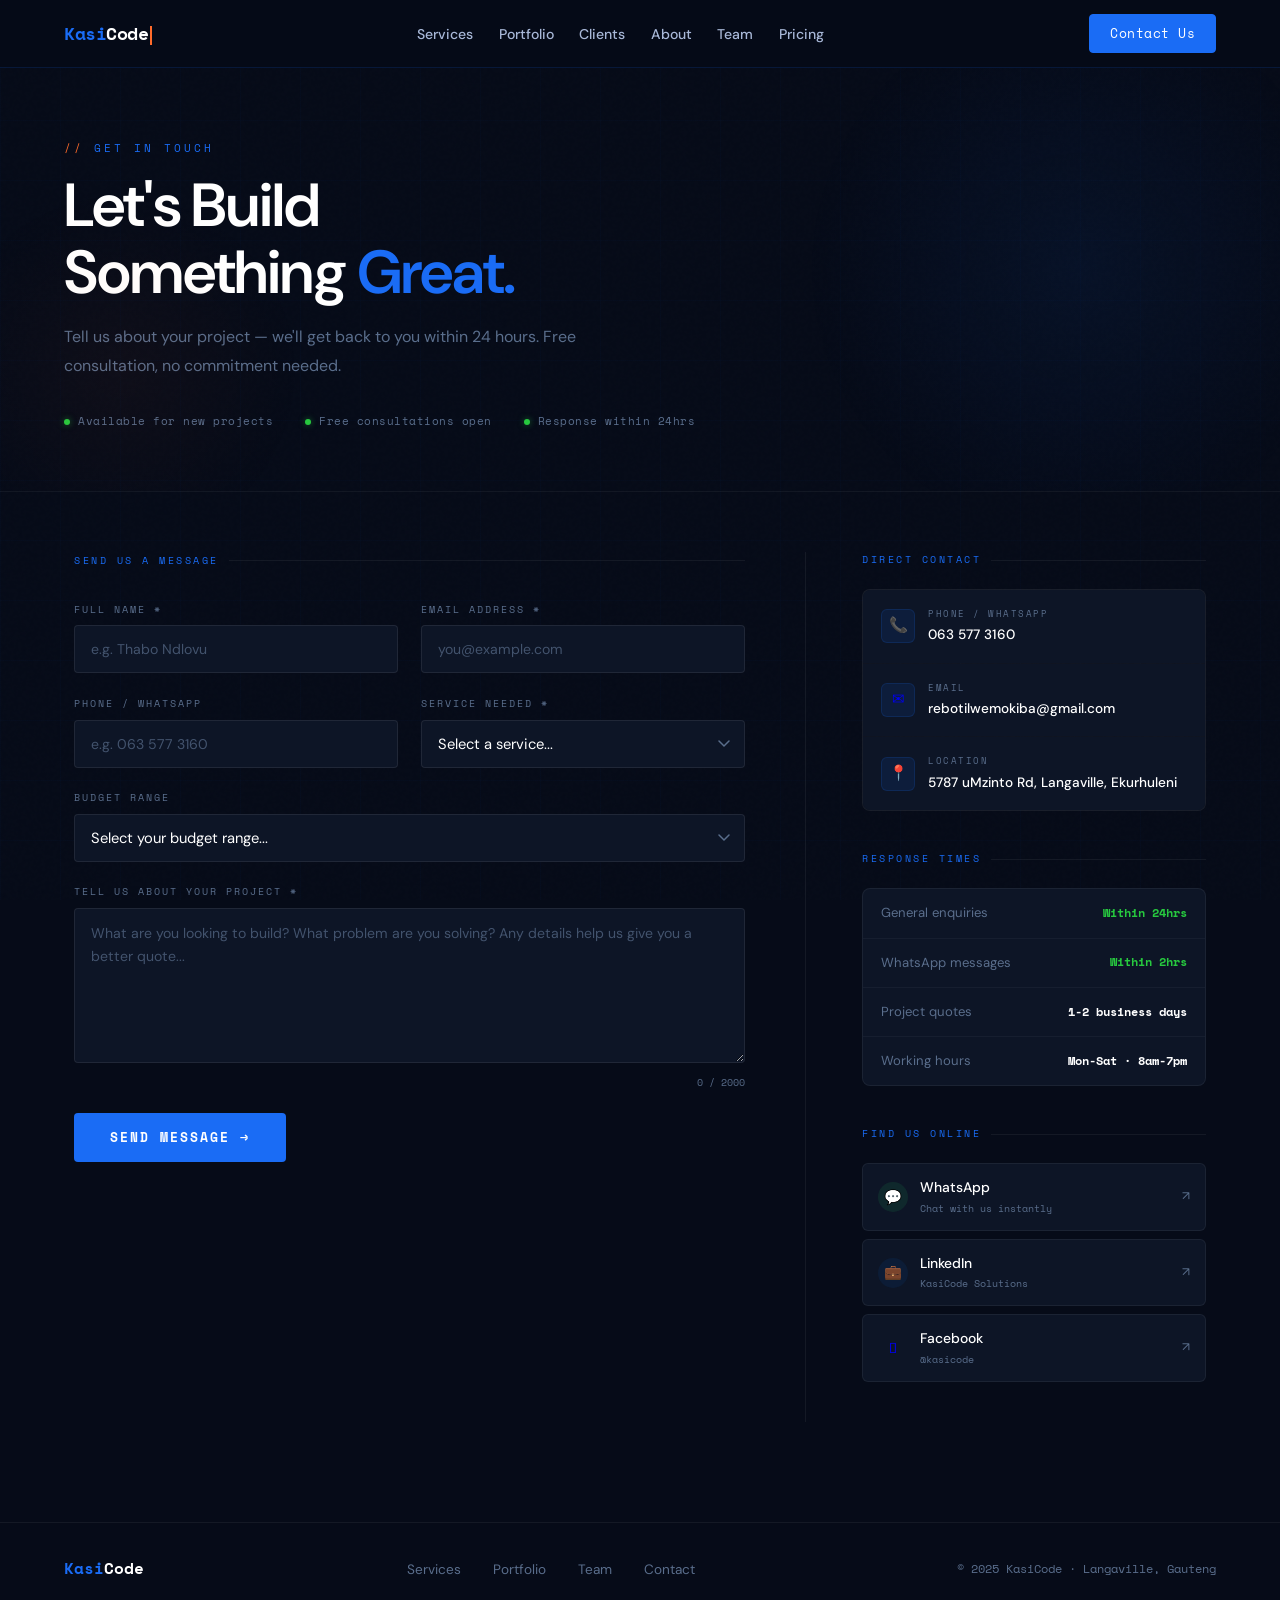
==== contact.html @ 9c0d262e "Initial commit" ====
<!DOCTYPE html>
<html lang="en">
<head>
<meta charset="utf-8">
<meta name="viewport" content="width=device-width, initial-scale=1">
<title>Contact — KasiCode</title>
<link rel="preconnect" href="https://fonts.googleapis.com">
<link rel="preconnect" href="https://fonts.gstatic.com" crossorigin>
<link href="https://fonts.googleapis.com/css2?family=Space+Mono:wght@400;700&family=DM+Sans:wght@300;400;500;600&display=swap" rel="stylesheet">
<style>
  *, *::before, *::after { box-sizing: border-box; margin: 0; padding: 0; }
  :root {
    --navy:#060B18;--navy-2:#0D1526;--navy-3:#12203A;--navy-4:#1A2E50;
    --blue:#1A6CF5;--blue-light:#3D87FF;--orange:#FF6B2B;
    --white:#FFFFFF;--gray-2:#A8B8D8;--gray-3:#5A6E8C;
    --mono:'Space Mono',monospace;--sans:'DM Sans',sans-serif;--radius:4px;--green:#27C93F;
  }
  html{scroll-behavior:smooth}
  body{background:var(--navy);color:var(--gray-2);font-family:var(--sans);font-size:16px;line-height:1.7;overflow-x:hidden;min-height:100vh}
  body::before{content:'';position:fixed;inset:0;background-image:url("data:image/svg+xml,%3Csvg viewBox='0 0 256 256' xmlns='http://www.w3.org/2000/svg'%3E%3Cfilter id='n'%3E%3CfeTurbulence type='fractalNoise' baseFrequency='0.9' numOctaves='4' stitchTiles='stitch'/%3E%3C/filter%3E%3Crect width='100%25' height='100%25' filter='url(%23n)' opacity='0.03'/%3E%3C/svg%3E");pointer-events:none;z-index:0;opacity:.4}
  h1,h2,h3,h4{font-family:var(--sans);color:var(--white);line-height:1.2}

  /* NAV */
  nav{position:fixed;top:0;left:0;right:0;z-index:100;display:flex;align-items:center;justify-content:space-between;padding:0 5%;height:68px;background:rgba(6,11,24,.9);backdrop-filter:blur(20px);border-bottom:1px solid rgba(26,108,245,.15)}
  .nav-logo{font-family:var(--mono);font-size:1.1rem;font-weight:700;color:var(--white);text-decoration:none;letter-spacing:-.5px}
  .nav-logo span{color:var(--blue)}
  .nav-logo .cursor{display:inline-block;width:2px;height:1.1em;background:var(--orange);margin-left:2px;vertical-align:middle;animation:blink 1s step-end infinite}
  @keyframes blink{0%,100%{opacity:1}50%{opacity:0}}
  .nav-links{display:flex;align-items:center;gap:1.6rem;list-style:none}
  .nav-links a{color:var(--gray-2);text-decoration:none;font-size:.88rem;font-weight:500;transition:color .2s}
  .nav-links a:hover{color:var(--white)}
  .btn-nav{background:var(--blue);border:1px solid var(--blue);color:var(--white);padding:8px 20px;font-family:var(--mono);font-size:.8rem;cursor:pointer;transition:all .2s;text-decoration:none;letter-spacing:.5px;border-radius:var(--radius)}
  .btn-nav:hover{background:var(--blue-light)}
  .hamburger{display:none;flex-direction:column;gap:5px;cursor:pointer;background:none;border:none;padding:4px}
  .hamburger span{display:block;width:22px;height:1.5px;background:var(--gray-2)}

  /* BG */
  .grid-lines{position:fixed;inset:0;background-image:linear-gradient(rgba(26,108,245,.025) 1px,transparent 1px),linear-gradient(90deg,rgba(26,108,245,.025) 1px,transparent 1px);background-size:60px 60px;pointer-events:none;z-index:0}

  /* PAGE */
  .page{padding-top:68px;min-height:100vh;position:relative;z-index:1}

  /* HERO */
  .contact-hero{padding:70px 5% 60px;position:relative;border-bottom:1px solid rgba(255,255,255,.05);overflow:hidden}
  .contact-hero::before{content:'';position:absolute;top:-100px;right:-100px;width:600px;height:600px;background:radial-gradient(circle,rgba(26,108,245,.07) 0%,transparent 65%);pointer-events:none}
  .contact-hero::after{content:'';position:absolute;bottom:-80px;left:-80px;width:400px;height:400px;background:radial-gradient(circle,rgba(255,107,43,.04) 0%,transparent 65%);pointer-events:none}
  .hero-eyebrow{font-family:var(--mono);font-size:.7rem;color:var(--blue);letter-spacing:3px;text-transform:uppercase;margin-bottom:1rem;display:flex;align-items:center;gap:10px}
  .hero-eyebrow::before{content:'//';color:var(--orange)}
  .contact-hero h1{font-size:clamp(2.2rem,5vw,3.8rem);font-weight:600;letter-spacing:-1px;line-height:1.1;margin-bottom:1rem;position:relative}
  .contact-hero h1 em{font-style:normal;color:var(--blue)}
  .contact-hero p{font-size:1rem;color:var(--gray-3);max-width:520px;line-height:1.8;position:relative}
  .hero-meta{display:flex;gap:2rem;margin-top:2rem;flex-wrap:wrap;position:relative}
  .hero-meta-item{display:flex;align-items:center;gap:8px;font-family:var(--mono);font-size:.68rem;color:var(--gray-3);letter-spacing:.5px}
  .hero-meta-dot{width:6px;height:6px;border-radius:50%;background:var(--green);box-shadow:0 0 6px rgba(39,201,63,.5);flex-shrink:0}

  /* MAIN */
  .contact-main{display:grid;grid-template-columns:1fr 400px;gap:0;max-width:1260px;margin:0 auto;padding:60px 5% 100px}

  /* FORM SIDE */
  .form-side{padding-right:60px;border-right:1px solid rgba(255,255,255,.06)}
  .form-section-title{font-family:var(--mono);font-size:.65rem;color:var(--blue);letter-spacing:2.5px;text-transform:uppercase;margin-bottom:2rem;display:flex;align-items:center;gap:10px}
  .form-section-title::after{content:'';flex:1;height:1px;background:rgba(255,255,255,.06)}
  .contact-form{display:flex;flex-direction:column;gap:1.4rem}
  .form-row{display:grid;grid-template-columns:1fr 1fr;gap:1.4rem}
  .field{display:flex;flex-direction:column;gap:7px}
  .field label{font-family:var(--mono);font-size:.62rem;color:var(--gray-3);letter-spacing:2px;text-transform:uppercase}
  .field input,.field select,.field textarea{background:var(--navy-2);border:1px solid rgba(255,255,255,.08);color:var(--white);font-family:var(--sans);font-size:.92rem;padding:13px 16px;border-radius:var(--radius);transition:border-color .2s,box-shadow .2s,background .2s;outline:none;width:100%;-webkit-appearance:none;appearance:none}
  .field select{cursor:pointer;background-image:url("data:image/svg+xml,%3Csvg xmlns='http://www.w3.org/2000/svg' width='12' height='8' viewBox='0 0 12 8'%3E%3Cpath d='M1 1l5 5 5-5' stroke='%235A6E8C' stroke-width='1.5' fill='none' stroke-linecap='round'/%3E%3C/svg%3E");background-repeat:no-repeat;background-position:right 14px center;padding-right:38px}
  .field textarea{resize:vertical;min-height:155px;line-height:1.65}
  .field input::placeholder,.field textarea::placeholder{color:rgba(90,110,140,.7);font-size:.88rem}
  .field input:focus,.field select:focus,.field textarea:focus{border-color:rgba(26,108,245,.5);box-shadow:0 0 0 3px rgba(26,108,245,.08);background:rgba(13,21,38,.9)}
  .field input.err,.field select.err,.field textarea.err{border-color:rgba(226,75,74,.5)}
  .field-hint{font-size:.7rem;color:rgba(226,75,74,.85);display:none;font-family:var(--mono);letter-spacing:.3px}
  .field input.err ~ .field-hint,.field select.err ~ .field-hint,.field textarea.err ~ .field-hint{display:block}
  .char-count{font-family:var(--mono);font-size:.6rem;color:var(--gray-3);text-align:right;margin-top:4px}

  /* SUBMIT */
  .btn-submit{background:var(--blue);color:var(--white);border:none;padding:15px 36px;font-family:var(--mono);font-size:.8rem;font-weight:700;letter-spacing:2px;text-transform:uppercase;cursor:pointer;border-radius:var(--radius);transition:all .25s;display:inline-flex;align-items:center;gap:10px;align-self:flex-start}
  .btn-submit:hover:not(:disabled){background:var(--blue-light);transform:translateY(-2px);box-shadow:0 12px 30px rgba(26,108,245,.35)}
  .btn-submit:disabled{opacity:.6;cursor:not-allowed;transform:none;box-shadow:none}
  .spinner{width:15px;height:15px;border:2px solid rgba(255,255,255,.3);border-top-color:white;border-radius:50%;animation:spin .7s linear infinite;display:none;flex-shrink:0}
  .btn-submit.loading .spinner{display:block}
  @keyframes spin{to{transform:rotate(360deg)}}

  /* BANNERS */
  .success-banner{display:none;background:rgba(39,201,63,.06);border:1px solid rgba(39,201,63,.2);border-radius:8px;padding:22px 24px;margin-bottom:1.5rem}
  .success-banner.show{display:flex;align-items:flex-start;gap:14px}
  .success-icon{width:24px;height:24px;border-radius:50%;background:rgba(39,201,63,.15);display:flex;align-items:center;justify-content:center;flex-shrink:0;font-size:.8rem;color:var(--green);font-weight:700;margin-top:1px}
  .success-title{font-weight:600;color:var(--white);font-size:.95rem;margin-bottom:4px}
  .success-sub{font-size:.82rem;color:var(--gray-3)}
  .error-banner{display:none;background:rgba(226,75,74,.06);border:1px solid rgba(226,75,74,.2);border-radius:8px;padding:14px 18px;font-size:.83rem;color:rgba(226,75,74,.9);margin-bottom:1rem}
  .error-banner.show{display:block}

  /* INFO SIDE */
  .info-side{padding-left:56px}
  .info-block{margin-bottom:2.5rem}
  .info-label{font-family:var(--mono);font-size:.62rem;color:var(--blue);letter-spacing:2.5px;text-transform:uppercase;margin-bottom:1.25rem;display:flex;align-items:center;gap:10px}
  .info-label::after{content:'';flex:1;height:1px;background:rgba(255,255,255,.06)}

  /* Contact cards */
  .contact-cards{display:flex;flex-direction:column;gap:1px;background:rgba(255,255,255,.04);border:1px solid rgba(255,255,255,.04);border-radius:8px;overflow:hidden}
  .contact-card{background:var(--navy-2);padding:16px 18px;display:flex;align-items:center;gap:13px;transition:background .2s;text-decoration:none;position:relative}
  .contact-card:hover{background:var(--navy-3)}
  .contact-card:hover .cc-bar{width:100%}
  .cc-bar{position:absolute;top:0;left:0;height:2px;width:0;background:var(--blue);transition:width .3s ease}
  .cc-icon{width:34px;height:34px;border-radius:6px;background:rgba(26,108,245,.1);border:1px solid rgba(26,108,245,.15);display:flex;align-items:center;justify-content:center;flex-shrink:0;font-size:.95rem}
  .cc-type{font-family:var(--mono);font-size:.58rem;color:var(--gray-3);letter-spacing:1.5px;text-transform:uppercase;margin-bottom:2px}
  .cc-value{font-size:.85rem;font-weight:500;color:var(--white)}

  /* Response times */
  .response-box{background:var(--navy-2);border:1px solid rgba(255,255,255,.06);border-radius:8px;overflow:hidden}
  .response-item{display:flex;align-items:center;justify-content:space-between;padding:13px 18px;border-bottom:1px solid rgba(255,255,255,.04)}
  .response-item:last-child{border-bottom:none}
  .response-label{font-size:.82rem;color:var(--gray-3)}
  .response-val{font-family:var(--mono);font-size:.75rem;color:var(--white);font-weight:700}
  .response-val.green{color:var(--green)}

  /* Social */
  .social-links{display:flex;flex-direction:column;gap:8px}
  .social-link{display:flex;align-items:center;gap:12px;padding:12px 15px;background:var(--navy-2);border:1px solid rgba(255,255,255,.06);border-radius:6px;text-decoration:none;transition:border-color .2s,background .2s}
  .social-link:hover{border-color:rgba(26,108,245,.3);background:var(--navy-3)}
  .social-icon{width:30px;height:30px;border-radius:50%;display:flex;align-items:center;justify-content:center;font-size:.9rem;flex-shrink:0}
  .social-icon.wa{background:rgba(37,211,102,.1)}
  .social-icon.li{background:rgba(10,102,194,.1)}
  .social-icon.ig{background:rgba(228,64,95,.1)}
  .social-name{font-size:.87rem;color:var(--white);font-weight:500}
  .social-handle{font-family:var(--mono);font-size:.62rem;color:var(--gray-3);margin-top:1px}
  .social-arrow{margin-left:auto;color:var(--gray-3);font-size:.78rem}

  /* FOOTER */
  footer{padding:32px 5%;border-top:1px solid rgba(255,255,255,.06);display:flex;align-items:center;justify-content:space-between;flex-wrap:wrap;gap:1rem;position:relative;z-index:1}
  .footer-logo{font-family:var(--mono);font-size:1rem;font-weight:700;color:var(--white);text-decoration:none}
  .footer-logo span{color:var(--blue)}
  .footer-links{display:flex;gap:2rem;list-style:none}
  .footer-links a{font-size:.85rem;color:var(--gray-3);text-decoration:none;transition:color .2s}
  .footer-links a:hover{color:var(--white)}
  .footer-copy{font-family:var(--mono);font-size:.72rem;color:var(--gray-3)}

  /* ANIMATIONS */
  @keyframes fadeUp{from{opacity:0;transform:translateY(22px)}to{opacity:1;transform:translateY(0)}}
  .fade-up{animation:fadeUp .55s ease forwards;opacity:0}
  .d1{animation-delay:.07s}.d2{animation-delay:.15s}.d3{animation-delay:.23s}

  /* RESPONSIVE */
  @media(max-width:1000px){
    .contact-main{grid-template-columns:1fr;gap:0}
    .form-side{padding-right:0;border-right:none;border-bottom:1px solid rgba(255,255,255,.06);padding-bottom:60px;margin-bottom:60px}
    .info-side{padding-left:0}
    .form-row{grid-template-columns:1fr}
    .nav-links{display:none}
    .hamburger{display:flex}
  }
  @media(max-width:600px){
    .contact-hero{padding:50px 5% 40px}
    .hero-meta{gap:1rem;flex-direction:column}
    footer{flex-direction:column;align-items:flex-start}
    .footer-links{flex-wrap:wrap;gap:1rem}
  }
</style>
</head>
<body>

<div class="grid-lines"></div>

<nav>
  <a href="index.html" class="nav-logo"><span>Kasi</span>Code<span class="cursor"></span></a>
  <ul class="nav-links">
    <li><a href="index.html#services">Services</a></li>
    <li><a href="index.html#portfolio">Portfolio</a></li>
    <li><a href="index.html#clients">Clients</a></li>
    <li><a href="index.html#about">About</a></li>
    <li><a href="index.html#team">Team</a></li>
    <li><a href="index.html#pricing">Pricing</a></li>
  </ul>
  <a href="contact.html" class="btn-nav">Contact Us</a>
  <button class="hamburger" onclick="this.parentNode.querySelector('.nav-links').style.display='flex'" aria-label="Menu">
    <span></span><span></span><span></span>
  </button>
</nav>

<div class="page">

  <div class="contact-hero">
    <div class="hero-eyebrow">Get In Touch</div>
    <h1 class="fade-up">Let's Build<br>Something <em>Great.</em></h1>
    <p class="fade-up d1">Tell us about your project — we'll get back to you within 24 hours. Free consultation, no commitment needed.</p>
    <div class="hero-meta fade-up d2">
      <div class="hero-meta-item"><div class="hero-meta-dot"></div>Available for new projects</div>
      <div class="hero-meta-item"><div class="hero-meta-dot"></div>Free consultations open</div>
      <div class="hero-meta-item"><div class="hero-meta-dot"></div>Response within 24hrs</div>
    </div>
  </div>

  <div class="contact-main">

    <!-- FORM -->
    <div class="form-side fade-up d1">
      <div class="form-section-title">Send Us a Message</div>

      <div class="success-banner" id="success-banner">
        <div class="success-icon">✓</div>
        <div>
          <div class="success-title">Message sent — we'll be in touch soon!</div>
          <div class="success-sub">We've received your enquiry and will respond within 24 hours. WhatsApp us on 063 577 3160 if it's urgent.</div>
        </div>
      </div>

      <div class="error-banner" id="error-banner">
        Something went wrong. Please try again or email us directly at <strong>rebotilwemokiba@gmail.com</strong>
      </div>

      <!--
        FORMSPREE SETUP — 3 steps:
        1. Sign up free at https://formspree.io
        2. Create a new form, copy the form ID  (e.g. xpwzkyab)
        3. Replace YOUR_FORMSPREE_ID below:
             action="https://formspree.io/f/xpwzkyab"
      -->
      <form id="contact-form" class="contact-form"
            action="https://formspree.io/f/mblzraro"
            method="POST" novalidate>
        <input type="text"   name="_gotcha"  style="display:none" tabindex="-1" autocomplete="off">
        <input type="hidden" name="_subject" value="New Enquiry from KasiCode Website">

        <div class="form-row">
          <div class="field">
            <label for="name">Full Name *</label>
            <input type="text" id="name" name="name" placeholder="e.g. Thabo Ndlovu" autocomplete="name" required>
            <span class="field-hint">Please enter your name</span>
          </div>
          <div class="field">
            <label for="email">Email Address *</label>
            <input type="email" id="email" name="email" placeholder="you@example.com" autocomplete="email" required>
            <span class="field-hint">Please enter a valid email</span>
          </div>
        </div>

        <div class="form-row">
          <div class="field">
            <label for="phone">Phone / WhatsApp</label>
            <input type="tel" id="phone" name="phone" placeholder="e.g. 063 577 3160" autocomplete="tel">
          </div>
          <div class="field">
            <label for="service">Service Needed *</label>
            <select id="service" name="service" required>
              <option value="" disabled selected>Select a service...</option>
              <option>Website Development</option>
              <option>Mobile App Development</option>
              <option>CV &amp; Portfolio Design</option>
              <option>Business System / CRM</option>
              <option>E-Commerce Store</option>
              <option>Marketing &amp; Poster Design</option>
              <option>Website Maintenance</option>
              <option>Other / Not Sure Yet</option>
            </select>
            <span class="field-hint">Please select a service</span>
          </div>
        </div>

        <div class="field">
          <label for="budget">Budget Range</label>
          <select id="budget" name="budget">
            <option value="" disabled selected>Select your budget range...</option>
            <option>Under R1,000 (CV / Poster)</option>
            <option>R1,000 - R5,000</option>
            <option>R5,000 - R15,000</option>
            <option>R15,000 - R50,000</option>
            <option>R50,000+ (Enterprise)</option>
            <option>Not Sure Yet</option>
          </select>
        </div>

        <div class="field">
          <label for="message">Tell Us About Your Project *</label>
          <textarea id="message" name="message" maxlength="2000"
            placeholder="What are you looking to build? What problem are you solving? Any details help us give you a better quote..."
            required
            oninput="document.getElementById('char-count').textContent=this.value.length+' / 2000'"></textarea>
          <span class="field-hint">Please describe your project</span>
          <span class="char-count" id="char-count">0 / 2000</span>
        </div>

        <button type="submit" class="btn-submit" id="submit-btn">
          <div class="spinner"></div>
          <span>Send Message &rarr;</span>
        </button>
      </form>
    </div>

    <!-- INFO -->
    <div class="info-side fade-up d2">

      <div class="info-block">
        <div class="info-label">Direct Contact</div>
        <div class="contact-cards">
          <a href="tel:0635773160" class="contact-card">
            <div class="cc-bar"></div>
            <div class="cc-icon">&#128222;</div>
            <div><div class="cc-type">Phone / WhatsApp</div><div class="cc-value">063 577 3160</div></div>
          </a>
          <a href="mailto:rebotilwemokiba@gmail.com" class="contact-card">
            <div class="cc-bar"></div>
            <div class="cc-icon">&#9993;</div>
            <div><div class="cc-type">Email</div><div class="cc-value">rebotilwemokiba@gmail.com</div></div>
          </a>
          <div class="contact-card">
            <div class="cc-bar"></div>
            <div class="cc-icon">&#128205;</div>
            <div><div class="cc-type">Location</div><div class="cc-value">5787 uMzinto Rd, Langaville, Ekurhuleni</div></div>
          </div>
        </div>
      </div>

      <div class="info-block">
        <div class="info-label">Response Times</div>
        <div class="response-box">
          <div class="response-item"><span class="response-label">General enquiries</span><span class="response-val green">Within 24hrs</span></div>
          <div class="response-item"><span class="response-label">WhatsApp messages</span><span class="response-val green">Within 2hrs</span></div>
          <div class="response-item"><span class="response-label">Project quotes</span><span class="response-val">1-2 business days</span></div>
          <div class="response-item"><span class="response-label">Working hours</span><span class="response-val">Mon-Sat &middot; 8am-7pm</span></div>
        </div>
      </div>

      <div class="info-block">
        <div class="info-label">Find Us Online</div>
        <div class="social-links">
          <a href="https://wa.me/27635773160" target="_blank" rel="noopener" class="social-link">
            <div class="social-icon wa">&#128172;</div>
            <div><div class="social-name">WhatsApp</div><div class="social-handle">Chat with us instantly</div></div>
            <span class="social-arrow">&#8599;</span>
          </a>
          <a href="https://www.linkedin.com/in/rebotilwe
mokiba-92b791287 " target="_blank" rel="noopener" class="social-link">
            <div class="social-icon li">&#128188;</div>
            <div><div class="social-name">LinkedIn</div><div class="social-handle">KasiCode Solutions</div></div>
            <span class="social-arrow">&#8599;</span>
          </a>
          <a href="https://www.facebook.com/rebotilwe.bobo.1/" target="_blank" rel="noopener" class="social-link">
    <div class="social-icon fb">&#xf09a;</div>
    <div>
        <div class="social-name">Facebook</div>
        <div class="social-handle">@kasicode</div>
    </div>
    <span class="social-arrow">&#8599;</span>
</a>
        </div>
      </div>

    </div>
  </div>
</div>

<footer>
  <a href="index.html" class="footer-logo"><span>Kasi</span>Code</a>
  <ul class="footer-links">
    <li><a href="index.html#services">Services</a></li>
    <li><a href="index.html#portfolio">Portfolio</a></li>
    <li><a href="index.html#team">Team</a></li>
    <li><a href="contact.html">Contact</a></li>
  </ul>
  <div class="footer-copy">&copy; 2025 KasiCode &middot; Langaville, Gauteng</div>
</footer>

<script>
(function(){
  var form      = document.getElementById('contact-form');
  var submitBtn = document.getElementById('submit-btn');
  var successEl = document.getElementById('success-banner');
  var errorEl   = document.getElementById('error-banner');

  function isValidEmail(v){ return /^[^\s@]+@[^\s@]+\.[^\s@]+$/.test(v); }

  function validate(el){
    var val = el.value.trim();
    var ok  = true;
    if(el.hasAttribute('required') && !val) ok = false;
    if(el.type==='email' && val && !isValidEmail(val)) ok = false;
    el.classList.toggle('err', !ok);
    return ok;
  }

  form.querySelectorAll('input,select,textarea').forEach(function(el){
    el.addEventListener('blur',  function(){ validate(el); });
    el.addEventListener('input', function(){ if(el.classList.contains('err')) validate(el); });
  });

  form.addEventListener('submit', async function(e){
    e.preventDefault();
    var allOk = true;
    form.querySelectorAll('[required]').forEach(function(el){ if(!validate(el)) allOk=false; });
    if(!allOk){
      var first = form.querySelector('.err');
      if(first) first.scrollIntoView({behavior:'smooth',block:'center'});
      return;
    }
    submitBtn.disabled = true;
    submitBtn.classList.add('loading');
    errorEl.classList.remove('show');
    try {
      var res = await fetch(form.action,{method:'POST',body:new FormData(form),headers:{'Accept':'application/json'}});
      if(res.ok){
        form.style.display='none';
        successEl.classList.add('show');
        successEl.scrollIntoView({behavior:'smooth',block:'center'});
      } else {
        var j = await res.json().catch(function(){return {};});
        throw new Error(j.error||'failed');
      }
    } catch(err){
      errorEl.classList.add('show');
      errorEl.scrollIntoView({behavior:'smooth',block:'center'});
    } finally {
      submitBtn.disabled = false;
      submitBtn.classList.remove('loading');
    }
  });
})();
</script>

</body>
</html>
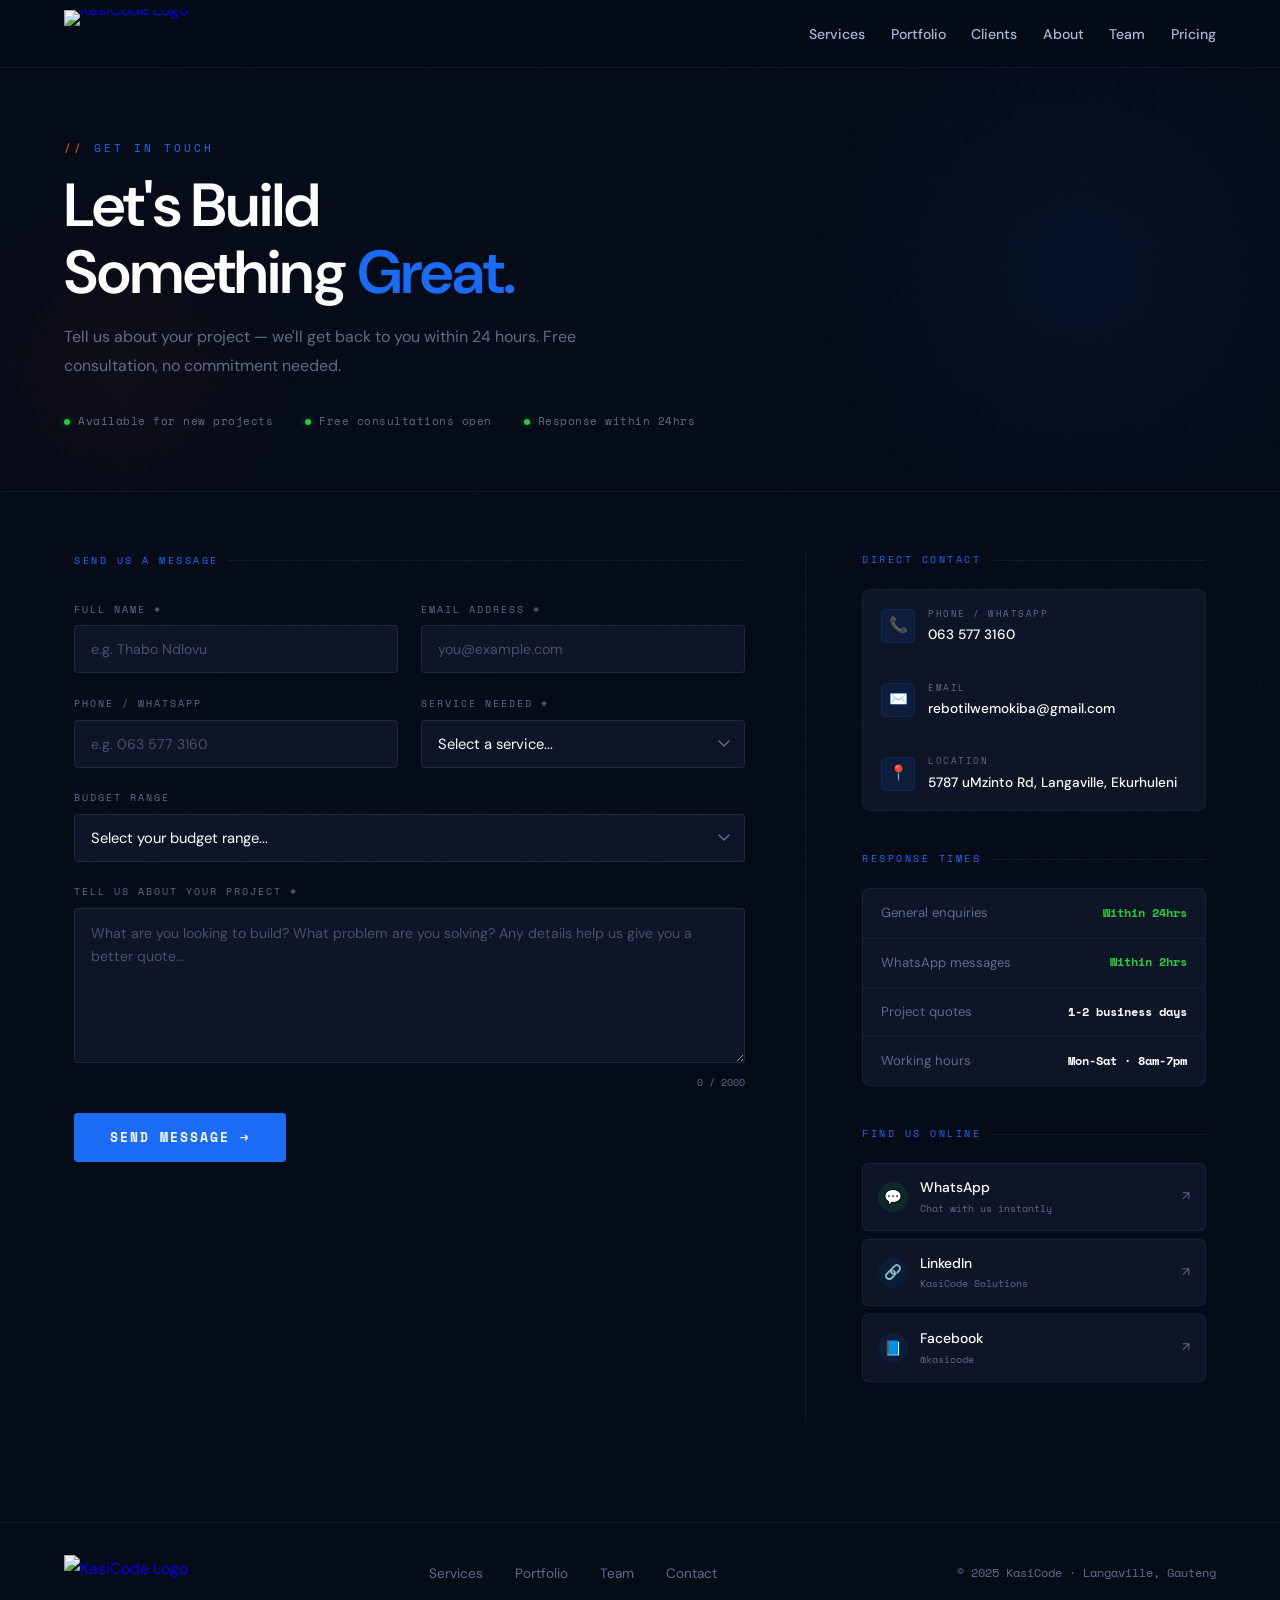
==== commit c9379c6f: "updated the whole website" ====
--- a/contact.html
+++ b/contact.html
@@ -1,426 +1,1259 @@
 <!DOCTYPE html>
 <html lang="en">
+
 <head>
-<meta charset="utf-8">
-<meta name="viewport" content="width=device-width, initial-scale=1">
-<title>Contact — KasiCode</title>
-<link rel="preconnect" href="https://fonts.googleapis.com">
-<link rel="preconnect" href="https://fonts.gstatic.com" crossorigin>
-<link href="https://fonts.googleapis.com/css2?family=Space+Mono:wght@400;700&family=DM+Sans:wght@300;400;500;600&display=swap" rel="stylesheet">
-<style>
-  *, *::before, *::after { box-sizing: border-box; margin: 0; padding: 0; }
-  :root {
-    --navy:#060B18;--navy-2:#0D1526;--navy-3:#12203A;--navy-4:#1A2E50;
-    --blue:#1A6CF5;--blue-light:#3D87FF;--orange:#FF6B2B;
-    --white:#FFFFFF;--gray-2:#A8B8D8;--gray-3:#5A6E8C;
-    --mono:'Space Mono',monospace;--sans:'DM Sans',sans-serif;--radius:4px;--green:#27C93F;
-  }
-  html{scroll-behavior:smooth}
-  body{background:var(--navy);color:var(--gray-2);font-family:var(--sans);font-size:16px;line-height:1.7;overflow-x:hidden;min-height:100vh}
-  body::before{content:'';position:fixed;inset:0;background-image:url("data:image/svg+xml,%3Csvg viewBox='0 0 256 256' xmlns='http://www.w3.org/2000/svg'%3E%3Cfilter id='n'%3E%3CfeTurbulence type='fractalNoise' baseFrequency='0.9' numOctaves='4' stitchTiles='stitch'/%3E%3C/filter%3E%3Crect width='100%25' height='100%25' filter='url(%23n)' opacity='0.03'/%3E%3C/svg%3E");pointer-events:none;z-index:0;opacity:.4}
-  h1,h2,h3,h4{font-family:var(--sans);color:var(--white);line-height:1.2}
-
-  /* NAV */
-  nav{position:fixed;top:0;left:0;right:0;z-index:100;display:flex;align-items:center;justify-content:space-between;padding:0 5%;height:68px;background:rgba(6,11,24,.9);backdrop-filter:blur(20px);border-bottom:1px solid rgba(26,108,245,.15)}
-  .nav-logo{font-family:var(--mono);font-size:1.1rem;font-weight:700;color:var(--white);text-decoration:none;letter-spacing:-.5px}
-  .nav-logo span{color:var(--blue)}
-  .nav-logo .cursor{display:inline-block;width:2px;height:1.1em;background:var(--orange);margin-left:2px;vertical-align:middle;animation:blink 1s step-end infinite}
-  @keyframes blink{0%,100%{opacity:1}50%{opacity:0}}
-  .nav-links{display:flex;align-items:center;gap:1.6rem;list-style:none}
-  .nav-links a{color:var(--gray-2);text-decoration:none;font-size:.88rem;font-weight:500;transition:color .2s}
-  .nav-links a:hover{color:var(--white)}
-  .btn-nav{background:var(--blue);border:1px solid var(--blue);color:var(--white);padding:8px 20px;font-family:var(--mono);font-size:.8rem;cursor:pointer;transition:all .2s;text-decoration:none;letter-spacing:.5px;border-radius:var(--radius)}
-  .btn-nav:hover{background:var(--blue-light)}
-  .hamburger{display:none;flex-direction:column;gap:5px;cursor:pointer;background:none;border:none;padding:4px}
-  .hamburger span{display:block;width:22px;height:1.5px;background:var(--gray-2)}
-
-  /* BG */
-  .grid-lines{position:fixed;inset:0;background-image:linear-gradient(rgba(26,108,245,.025) 1px,transparent 1px),linear-gradient(90deg,rgba(26,108,245,.025) 1px,transparent 1px);background-size:60px 60px;pointer-events:none;z-index:0}
-
-  /* PAGE */
-  .page{padding-top:68px;min-height:100vh;position:relative;z-index:1}
-
-  /* HERO */
-  .contact-hero{padding:70px 5% 60px;position:relative;border-bottom:1px solid rgba(255,255,255,.05);overflow:hidden}
-  .contact-hero::before{content:'';position:absolute;top:-100px;right:-100px;width:600px;height:600px;background:radial-gradient(circle,rgba(26,108,245,.07) 0%,transparent 65%);pointer-events:none}
-  .contact-hero::after{content:'';position:absolute;bottom:-80px;left:-80px;width:400px;height:400px;background:radial-gradient(circle,rgba(255,107,43,.04) 0%,transparent 65%);pointer-events:none}
-  .hero-eyebrow{font-family:var(--mono);font-size:.7rem;color:var(--blue);letter-spacing:3px;text-transform:uppercase;margin-bottom:1rem;display:flex;align-items:center;gap:10px}
-  .hero-eyebrow::before{content:'//';color:var(--orange)}
-  .contact-hero h1{font-size:clamp(2.2rem,5vw,3.8rem);font-weight:600;letter-spacing:-1px;line-height:1.1;margin-bottom:1rem;position:relative}
-  .contact-hero h1 em{font-style:normal;color:var(--blue)}
-  .contact-hero p{font-size:1rem;color:var(--gray-3);max-width:520px;line-height:1.8;position:relative}
-  .hero-meta{display:flex;gap:2rem;margin-top:2rem;flex-wrap:wrap;position:relative}
-  .hero-meta-item{display:flex;align-items:center;gap:8px;font-family:var(--mono);font-size:.68rem;color:var(--gray-3);letter-spacing:.5px}
-  .hero-meta-dot{width:6px;height:6px;border-radius:50%;background:var(--green);box-shadow:0 0 6px rgba(39,201,63,.5);flex-shrink:0}
-
-  /* MAIN */
-  .contact-main{display:grid;grid-template-columns:1fr 400px;gap:0;max-width:1260px;margin:0 auto;padding:60px 5% 100px}
-
-  /* FORM SIDE */
-  .form-side{padding-right:60px;border-right:1px solid rgba(255,255,255,.06)}
-  .form-section-title{font-family:var(--mono);font-size:.65rem;color:var(--blue);letter-spacing:2.5px;text-transform:uppercase;margin-bottom:2rem;display:flex;align-items:center;gap:10px}
-  .form-section-title::after{content:'';flex:1;height:1px;background:rgba(255,255,255,.06)}
-  .contact-form{display:flex;flex-direction:column;gap:1.4rem}
-  .form-row{display:grid;grid-template-columns:1fr 1fr;gap:1.4rem}
-  .field{display:flex;flex-direction:column;gap:7px}
-  .field label{font-family:var(--mono);font-size:.62rem;color:var(--gray-3);letter-spacing:2px;text-transform:uppercase}
-  .field input,.field select,.field textarea{background:var(--navy-2);border:1px solid rgba(255,255,255,.08);color:var(--white);font-family:var(--sans);font-size:.92rem;padding:13px 16px;border-radius:var(--radius);transition:border-color .2s,box-shadow .2s,background .2s;outline:none;width:100%;-webkit-appearance:none;appearance:none}
-  .field select{cursor:pointer;background-image:url("data:image/svg+xml,%3Csvg xmlns='http://www.w3.org/2000/svg' width='12' height='8' viewBox='0 0 12 8'%3E%3Cpath d='M1 1l5 5 5-5' stroke='%235A6E8C' stroke-width='1.5' fill='none' stroke-linecap='round'/%3E%3C/svg%3E");background-repeat:no-repeat;background-position:right 14px center;padding-right:38px}
-  .field textarea{resize:vertical;min-height:155px;line-height:1.65}
-  .field input::placeholder,.field textarea::placeholder{color:rgba(90,110,140,.7);font-size:.88rem}
-  .field input:focus,.field select:focus,.field textarea:focus{border-color:rgba(26,108,245,.5);box-shadow:0 0 0 3px rgba(26,108,245,.08);background:rgba(13,21,38,.9)}
-  .field input.err,.field select.err,.field textarea.err{border-color:rgba(226,75,74,.5)}
-  .field-hint{font-size:.7rem;color:rgba(226,75,74,.85);display:none;font-family:var(--mono);letter-spacing:.3px}
-  .field input.err ~ .field-hint,.field select.err ~ .field-hint,.field textarea.err ~ .field-hint{display:block}
-  .char-count{font-family:var(--mono);font-size:.6rem;color:var(--gray-3);text-align:right;margin-top:4px}
-
-  /* SUBMIT */
-  .btn-submit{background:var(--blue);color:var(--white);border:none;padding:15px 36px;font-family:var(--mono);font-size:.8rem;font-weight:700;letter-spacing:2px;text-transform:uppercase;cursor:pointer;border-radius:var(--radius);transition:all .25s;display:inline-flex;align-items:center;gap:10px;align-self:flex-start}
-  .btn-submit:hover:not(:disabled){background:var(--blue-light);transform:translateY(-2px);box-shadow:0 12px 30px rgba(26,108,245,.35)}
-  .btn-submit:disabled{opacity:.6;cursor:not-allowed;transform:none;box-shadow:none}
-  .spinner{width:15px;height:15px;border:2px solid rgba(255,255,255,.3);border-top-color:white;border-radius:50%;animation:spin .7s linear infinite;display:none;flex-shrink:0}
-  .btn-submit.loading .spinner{display:block}
-  @keyframes spin{to{transform:rotate(360deg)}}
-
-  /* BANNERS */
-  .success-banner{display:none;background:rgba(39,201,63,.06);border:1px solid rgba(39,201,63,.2);border-radius:8px;padding:22px 24px;margin-bottom:1.5rem}
-  .success-banner.show{display:flex;align-items:flex-start;gap:14px}
-  .success-icon{width:24px;height:24px;border-radius:50%;background:rgba(39,201,63,.15);display:flex;align-items:center;justify-content:center;flex-shrink:0;font-size:.8rem;color:var(--green);font-weight:700;margin-top:1px}
-  .success-title{font-weight:600;color:var(--white);font-size:.95rem;margin-bottom:4px}
-  .success-sub{font-size:.82rem;color:var(--gray-3)}
-  .error-banner{display:none;background:rgba(226,75,74,.06);border:1px solid rgba(226,75,74,.2);border-radius:8px;padding:14px 18px;font-size:.83rem;color:rgba(226,75,74,.9);margin-bottom:1rem}
-  .error-banner.show{display:block}
-
-  /* INFO SIDE */
-  .info-side{padding-left:56px}
-  .info-block{margin-bottom:2.5rem}
-  .info-label{font-family:var(--mono);font-size:.62rem;color:var(--blue);letter-spacing:2.5px;text-transform:uppercase;margin-bottom:1.25rem;display:flex;align-items:center;gap:10px}
-  .info-label::after{content:'';flex:1;height:1px;background:rgba(255,255,255,.06)}
-
-  /* Contact cards */
-  .contact-cards{display:flex;flex-direction:column;gap:1px;background:rgba(255,255,255,.04);border:1px solid rgba(255,255,255,.04);border-radius:8px;overflow:hidden}
-  .contact-card{background:var(--navy-2);padding:16px 18px;display:flex;align-items:center;gap:13px;transition:background .2s;text-decoration:none;position:relative}
-  .contact-card:hover{background:var(--navy-3)}
-  .contact-card:hover .cc-bar{width:100%}
-  .cc-bar{position:absolute;top:0;left:0;height:2px;width:0;background:var(--blue);transition:width .3s ease}
-  .cc-icon{width:34px;height:34px;border-radius:6px;background:rgba(26,108,245,.1);border:1px solid rgba(26,108,245,.15);display:flex;align-items:center;justify-content:center;flex-shrink:0;font-size:.95rem}
-  .cc-type{font-family:var(--mono);font-size:.58rem;color:var(--gray-3);letter-spacing:1.5px;text-transform:uppercase;margin-bottom:2px}
-  .cc-value{font-size:.85rem;font-weight:500;color:var(--white)}
-
-  /* Response times */
-  .response-box{background:var(--navy-2);border:1px solid rgba(255,255,255,.06);border-radius:8px;overflow:hidden}
-  .response-item{display:flex;align-items:center;justify-content:space-between;padding:13px 18px;border-bottom:1px solid rgba(255,255,255,.04)}
-  .response-item:last-child{border-bottom:none}
-  .response-label{font-size:.82rem;color:var(--gray-3)}
-  .response-val{font-family:var(--mono);font-size:.75rem;color:var(--white);font-weight:700}
-  .response-val.green{color:var(--green)}
-
-  /* Social */
-  .social-links{display:flex;flex-direction:column;gap:8px}
-  .social-link{display:flex;align-items:center;gap:12px;padding:12px 15px;background:var(--navy-2);border:1px solid rgba(255,255,255,.06);border-radius:6px;text-decoration:none;transition:border-color .2s,background .2s}
-  .social-link:hover{border-color:rgba(26,108,245,.3);background:var(--navy-3)}
-  .social-icon{width:30px;height:30px;border-radius:50%;display:flex;align-items:center;justify-content:center;font-size:.9rem;flex-shrink:0}
-  .social-icon.wa{background:rgba(37,211,102,.1)}
-  .social-icon.li{background:rgba(10,102,194,.1)}
-  .social-icon.ig{background:rgba(228,64,95,.1)}
-  .social-name{font-size:.87rem;color:var(--white);font-weight:500}
-  .social-handle{font-family:var(--mono);font-size:.62rem;color:var(--gray-3);margin-top:1px}
-  .social-arrow{margin-left:auto;color:var(--gray-3);font-size:.78rem}
-
-  /* FOOTER */
-  footer{padding:32px 5%;border-top:1px solid rgba(255,255,255,.06);display:flex;align-items:center;justify-content:space-between;flex-wrap:wrap;gap:1rem;position:relative;z-index:1}
-  .footer-logo{font-family:var(--mono);font-size:1rem;font-weight:700;color:var(--white);text-decoration:none}
-  .footer-logo span{color:var(--blue)}
-  .footer-links{display:flex;gap:2rem;list-style:none}
-  .footer-links a{font-size:.85rem;color:var(--gray-3);text-decoration:none;transition:color .2s}
-  .footer-links a:hover{color:var(--white)}
-  .footer-copy{font-family:var(--mono);font-size:.72rem;color:var(--gray-3)}
-
-  /* ANIMATIONS */
-  @keyframes fadeUp{from{opacity:0;transform:translateY(22px)}to{opacity:1;transform:translateY(0)}}
-  .fade-up{animation:fadeUp .55s ease forwards;opacity:0}
-  .d1{animation-delay:.07s}.d2{animation-delay:.15s}.d3{animation-delay:.23s}
-
-  /* RESPONSIVE */
-  @media(max-width:1000px){
-    .contact-main{grid-template-columns:1fr;gap:0}
-    .form-side{padding-right:0;border-right:none;border-bottom:1px solid rgba(255,255,255,.06);padding-bottom:60px;margin-bottom:60px}
-    .info-side{padding-left:0}
-    .form-row{grid-template-columns:1fr}
-    .nav-links{display:none}
-    .hamburger{display:flex}
-  }
-  @media(max-width:600px){
-    .contact-hero{padding:50px 5% 40px}
-    .hero-meta{gap:1rem;flex-direction:column}
-    footer{flex-direction:column;align-items:flex-start}
-    .footer-links{flex-wrap:wrap;gap:1rem}
-  }
-</style>
+  <meta charset="utf-8">
+  <meta name="viewport" content="width=device-width, initial-scale=1">
+  <title>Contact — KasiCode</title>
+  <link rel="preconnect" href="https://fonts.googleapis.com">
+  <link rel="preconnect" href="https://fonts.gstatic.com" crossorigin>
+  <link
+    href="https://fonts.googleapis.com/css2?family=Space+Mono:wght@400;700&family=DM+Sans:wght@300;400;500;600&display=swap"
+    rel="stylesheet">
+  <style>
+    *,
+    *::before,
+    *::after {
+      box-sizing: border-box;
+      margin: 0;
+      padding: 0;
+    }
+
+    :root {
+      --navy: #060B18;
+      --navy-2: #0D1526;
+      --navy-3: #12203A;
+      --navy-4: #1A2E50;
+      --blue: #1A6CF5;
+      --blue-light: #3D87FF;
+      --orange: #FF6B2B;
+      --white: #FFFFFF;
+      --gray-2: #A8B8D8;
+      --gray-3: #5A6E8C;
+      --mono: 'Space Mono', monospace;
+      --sans: 'DM Sans', sans-serif;
+      --radius: 4px;
+      --green: #27C93F;
+    }
+
+    html {
+      scroll-behavior: smooth
+    }
+
+    body {
+      background: var(--navy);
+      color: var(--gray-2);
+      font-family: var(--sans);
+      font-size: 16px;
+      line-height: 1.7;
+      overflow-x: hidden;
+      min-height: 100vh
+    }
+
+    body::before {
+      content: '';
+      position: fixed;
+      inset: 0;
+      background-image: url("data:image/svg+xml,%3Csvg viewBox='0 0 256 256' xmlns='http://www.w3.org/2000/svg'%3E%3Cfilter id='n'%3E%3CfeTurbulence type='fractalNoise' baseFrequency='0.9' numOctaves='4' stitchTiles='stitch'/%3E%3C/filter%3E%3Crect width='100%25' height='100%25' filter='url(%23n)' opacity='0.03'/%3E%3C/svg%3E");
+      pointer-events: none;
+      z-index: 0;
+      opacity: .4
+    }
+
+    h1,
+    h2,
+    h3,
+    h4 {
+      font-family: var(--sans);
+      color: var(--white);
+      line-height: 1.2
+    }
+
+    /* NAV */
+    nav {
+      position: fixed;
+      top: 0;
+      left: 0;
+      right: 0;
+      z-index: 100;
+      display: flex;
+      align-items: center;
+      justify-content: space-between;
+      padding: 0 5%;
+      height: 68px;
+      background: rgba(6, 11, 24, .95);
+      backdrop-filter: blur(20px);
+      border-bottom: 1px solid rgba(26, 108, 245, .15)
+    }
+
+    .nav-logo {
+      display: flex;
+      align-items: center;
+      line-height: 0;
+      text-decoration: none;
+    }
+
+    .nav-logo img {
+      max-height: 48px;
+      width: auto;
+      display: block;
+    }
+
+    .nav-links {
+      display: flex;
+      align-items: center;
+      gap: 1.6rem;
+      list-style: none
+    }
+
+    .nav-links a {
+      color: var(--gray-2);
+      text-decoration: none;
+      font-size: .88rem;
+      font-weight: 500;
+      transition: color .2s
+    }
+
+    .nav-links a:hover {
+      color: var(--white)
+    }
+
+    .btn-nav {
+      background: var(--blue);
+      border: 1px solid var(--blue);
+      color: var(--white);
+      padding: 8px 20px;
+      font-family: var(--mono);
+      font-size: .8rem;
+      cursor: pointer;
+      transition: all .2s;
+      text-decoration: none;
+      letter-spacing: .5px;
+      border-radius: var(--radius)
+    }
+
+    .btn-nav:hover {
+      background: var(--blue-light)
+    }
+
+    /* Hamburger Menu */
+    .hamburger {
+      display: none;
+      flex-direction: column;
+      justify-content: center;
+      align-items: center;
+      gap: 5px;
+      cursor: pointer;
+      background: none;
+      border: none;
+      padding: 8px;
+      width: 44px;
+      height: 44px;
+      z-index: 101;
+    }
+
+    .hamburger span {
+      display: block;
+      width: 24px;
+      height: 2px;
+      background: var(--gray-2);
+      transition: all 0.3s ease;
+      border-radius: 2px;
+    }
+
+    .hamburger.open span:nth-child(1) {
+      transform: translateY(7px) rotate(45deg);
+    }
+
+    .hamburger.open span:nth-child(2) {
+      opacity: 0;
+      transform: translateX(-10px);
+    }
+
+    .hamburger.open span:nth-child(3) {
+      transform: translateY(-7px) rotate(-45deg);
+    }
+
+    /* Mobile Navigation */
+    .mobile-nav {
+      display: none;
+      position: fixed;
+      top: 68px;
+      left: 0;
+      right: 0;
+      background: rgba(6, 11, 24, .98);
+      backdrop-filter: blur(20px);
+      border-bottom: 1px solid rgba(26, 108, 245, .15);
+      z-index: 99;
+      padding: 1.5rem 5%;
+      flex-direction: column;
+      gap: 0.5rem;
+    }
+
+    .mobile-nav.open {
+      display: flex;
+    }
+
+    .mobile-nav a {
+      color: var(--gray-2);
+      text-decoration: none;
+      font-size: 1rem;
+      font-weight: 500;
+      padding: 0.8rem 0;
+      border-bottom: 1px solid rgba(255, 255, 255, 0.05);
+      transition: color 0.2s;
+    }
+
+    .mobile-nav a:hover {
+      color: var(--white);
+    }
+
+    .mobile-nav a:last-child {
+      border-bottom: none;
+    }
+
+    .mobile-nav .btn-nav-mobile {
+      display: inline-block;
+      margin-top: 1rem;
+      background: var(--blue);
+      color: var(--white);
+      padding: 12px 24px;
+      font-family: var(--mono);
+      font-size: 0.8rem;
+      border-radius: var(--radius);
+      text-decoration: none;
+      text-align: center;
+      letter-spacing: 0.5px;
+      border: none;
+      cursor: pointer;
+    }
+
+    .mobile-nav .btn-nav-mobile:hover {
+      background: var(--blue-light);
+    }
+
+    /* BG */
+    .grid-lines {
+      position: fixed;
+      inset: 0;
+      background-image: linear-gradient(rgba(26, 108, 245, .025) 1px, transparent 1px), linear-gradient(90deg, rgba(26, 108, 245, .025) 1px, transparent 1px);
+      background-size: 60px 60px;
+      pointer-events: none;
+      z-index: 0
+    }
+
+    /* PAGE */
+    .page {
+      padding-top: 68px;
+      min-height: 100vh;
+      position: relative;
+      z-index: 1
+    }
+
+    /* HERO */
+    .contact-hero {
+      padding: 70px 5% 60px;
+      position: relative;
+      border-bottom: 1px solid rgba(255, 255, 255, .05);
+      overflow: hidden
+    }
+
+    .contact-hero::before {
+      content: '';
+      position: absolute;
+      top: -100px;
+      right: -100px;
+      width: 600px;
+      height: 600px;
+      background: radial-gradient(circle, rgba(26, 108, 245, .07) 0%, transparent 65%);
+      pointer-events: none
+    }
+
+    .contact-hero::after {
+      content: '';
+      position: absolute;
+      bottom: -80px;
+      left: -80px;
+      width: 400px;
+      height: 400px;
+      background: radial-gradient(circle, rgba(255, 107, 43, .04) 0%, transparent 65%);
+      pointer-events: none
+    }
+
+    .hero-eyebrow {
+      font-family: var(--mono);
+      font-size: .7rem;
+      color: var(--blue);
+      letter-spacing: 3px;
+      text-transform: uppercase;
+      margin-bottom: 1rem;
+      display: flex;
+      align-items: center;
+      gap: 10px
+    }
+
+    .hero-eyebrow::before {
+      content: '//';
+      color: var(--orange)
+    }
+
+    .contact-hero h1 {
+      font-size: clamp(2.2rem, 5vw, 3.8rem);
+      font-weight: 600;
+      letter-spacing: -1px;
+      line-height: 1.1;
+      margin-bottom: 1rem;
+      position: relative
+    }
+
+    .contact-hero h1 em {
+      font-style: normal;
+      color: var(--blue)
+    }
+
+    .contact-hero p {
+      font-size: 1rem;
+      color: var(--gray-3);
+      max-width: 520px;
+      line-height: 1.8;
+      position: relative
+    }
+
+    .hero-meta {
+      display: flex;
+      gap: 2rem;
+      margin-top: 2rem;
+      flex-wrap: wrap;
+      position: relative
+    }
+
+    .hero-meta-item {
+      display: flex;
+      align-items: center;
+      gap: 8px;
+      font-family: var(--mono);
+      font-size: .68rem;
+      color: var(--gray-3);
+      letter-spacing: .5px
+    }
+
+    .hero-meta-dot {
+      width: 6px;
+      height: 6px;
+      border-radius: 50%;
+      background: var(--green);
+      box-shadow: 0 0 6px rgba(39, 201, 63, .5);
+      flex-shrink: 0
+    }
+
+    /* MAIN */
+    .contact-main {
+      display: grid;
+      grid-template-columns: 1fr 400px;
+      gap: 0;
+      max-width: 1260px;
+      margin: 0 auto;
+      padding: 60px 5% 100px
+    }
+
+    /* FORM SIDE */
+    .form-side {
+      padding-right: 60px;
+      border-right: 1px solid rgba(255, 255, 255, .06)
+    }
+
+    .form-section-title {
+      font-family: var(--mono);
+      font-size: .65rem;
+      color: var(--blue);
+      letter-spacing: 2.5px;
+      text-transform: uppercase;
+      margin-bottom: 2rem;
+      display: flex;
+      align-items: center;
+      gap: 10px
+    }
+
+    .form-section-title::after {
+      content: '';
+      flex: 1;
+      height: 1px;
+      background: rgba(255, 255, 255, .06)
+    }
+
+    .contact-form {
+      display: flex;
+      flex-direction: column;
+      gap: 1.4rem
+    }
+
+    .form-row {
+      display: grid;
+      grid-template-columns: 1fr 1fr;
+      gap: 1.4rem
+    }
+
+    .field {
+      display: flex;
+      flex-direction: column;
+      gap: 7px
+    }
+
+    .field label {
+      font-family: var(--mono);
+      font-size: .62rem;
+      color: var(--gray-3);
+      letter-spacing: 2px;
+      text-transform: uppercase
+    }
+
+    .field input,
+    .field select,
+    .field textarea {
+      background: var(--navy-2);
+      border: 1px solid rgba(255, 255, 255, .08);
+      color: var(--white);
+      font-family: var(--sans);
+      font-size: .92rem;
+      padding: 13px 16px;
+      border-radius: var(--radius);
+      transition: border-color .2s, box-shadow .2s, background .2s;
+      outline: none;
+      width: 100%;
+      -webkit-appearance: none;
+      appearance: none
+    }
+
+    .field select {
+      cursor: pointer;
+      background-image: url("data:image/svg+xml,%3Csvg xmlns='http://www.w3.org/2000/svg' width='12' height='8' viewBox='0 0 12 8'%3E%3Cpath d='M1 1l5 5 5-5' stroke='%235A6E8C' stroke-width='1.5' fill='none' stroke-linecap='round'/%3E%3C/svg%3E");
+      background-repeat: no-repeat;
+      background-position: right 14px center;
+      padding-right: 38px
+    }
+
+    .field textarea {
+      resize: vertical;
+      min-height: 155px;
+      line-height: 1.65
+    }
+
+    .field input::placeholder,
+    .field textarea::placeholder {
+      color: rgba(90, 110, 140, .7);
+      font-size: .88rem
+    }
+
+    .field input:focus,
+    .field select:focus,
+    .field textarea:focus {
+      border-color: rgba(26, 108, 245, .5);
+      box-shadow: 0 0 0 3px rgba(26, 108, 245, .08);
+      background: rgba(13, 21, 38, .9)
+    }
+
+    .field input.err,
+    .field select.err,
+    .field textarea.err {
+      border-color: rgba(226, 75, 74, .5)
+    }
+
+    .field-hint {
+      font-size: .7rem;
+      color: rgba(226, 75, 74, .85);
+      display: none;
+      font-family: var(--mono);
+      letter-spacing: .3px
+    }
+
+    .field input.err~.field-hint,
+    .field select.err~.field-hint,
+    .field textarea.err~.field-hint {
+      display: block
+    }
+
+    .char-count {
+      font-family: var(--mono);
+      font-size: .6rem;
+      color: var(--gray-3);
+      text-align: right;
+      margin-top: 4px
+    }
+
+    /* SUBMIT */
+    .btn-submit {
+      background: var(--blue);
+      color: var(--white);
+      border: none;
+      padding: 15px 36px;
+      font-family: var(--mono);
+      font-size: .8rem;
+      font-weight: 700;
+      letter-spacing: 2px;
+      text-transform: uppercase;
+      cursor: pointer;
+      border-radius: var(--radius);
+      transition: all .25s;
+      display: inline-flex;
+      align-items: center;
+      gap: 10px;
+      align-self: flex-start
+    }
+
+    .btn-submit:hover:not(:disabled) {
+      background: var(--blue-light);
+      transform: translateY(-2px);
+      box-shadow: 0 12px 30px rgba(26, 108, 245, .35)
+    }
+
+    .btn-submit:disabled {
+      opacity: .6;
+      cursor: not-allowed;
+      transform: none;
+      box-shadow: none
+    }
+
+    .spinner {
+      width: 15px;
+      height: 15px;
+      border: 2px solid rgba(255, 255, 255, .3);
+      border-top-color: white;
+      border-radius: 50%;
+      animation: spin .7s linear infinite;
+      display: none;
+      flex-shrink: 0
+    }
+
+    .btn-submit.loading .spinner {
+      display: block
+    }
+
+    @keyframes spin {
+      to {
+        transform: rotate(360deg)
+      }
+    }
+
+    /* BANNERS */
+    .success-banner {
+      display: none;
+      background: rgba(39, 201, 63, .06);
+      border: 1px solid rgba(39, 201, 63, .2);
+      border-radius: 8px;
+      padding: 22px 24px;
+      margin-bottom: 1.5rem
+    }
+
+    .success-banner.show {
+      display: flex;
+      align-items: flex-start;
+      gap: 14px
+    }
+
+    .success-icon {
+      width: 24px;
+      height: 24px;
+      border-radius: 50%;
+      background: rgba(39, 201, 63, .15);
+      display: flex;
+      align-items: center;
+      justify-content: center;
+      flex-shrink: 0;
+      font-size: .8rem;
+      color: var(--green);
+      font-weight: 700;
+      margin-top: 1px
+    }
+
+    .success-title {
+      font-weight: 600;
+      color: var(--white);
+      font-size: .95rem;
+      margin-bottom: 4px
+    }
+
+    .success-sub {
+      font-size: .82rem;
+      color: var(--gray-3)
+    }
+
+    .error-banner {
+      display: none;
+      background: rgba(226, 75, 74, .06);
+      border: 1px solid rgba(226, 75, 74, .2);
+      border-radius: 8px;
+      padding: 14px 18px;
+      font-size: .83rem;
+      color: rgba(226, 75, 74, .9);
+      margin-bottom: 1rem
+    }
+
+    .error-banner.show {
+      display: block
+    }
+
+    /* INFO SIDE */
+    .info-side {
+      padding-left: 56px
+    }
+
+    .info-block {
+      margin-bottom: 2.5rem
+    }
+
+    .info-label {
+      font-family: var(--mono);
+      font-size: .62rem;
+      color: var(--blue);
+      letter-spacing: 2.5px;
+      text-transform: uppercase;
+      margin-bottom: 1.25rem;
+      display: flex;
+      align-items: center;
+      gap: 10px
+    }
+
+    .info-label::after {
+      content: '';
+      flex: 1;
+      height: 1px;
+      background: rgba(255, 255, 255, .06)
+    }
+
+    /* Contact cards */
+    .contact-cards {
+      display: flex;
+      flex-direction: column;
+      gap: 1px;
+      background: rgba(255, 255, 255, .04);
+      border: 1px solid rgba(255, 255, 255, .04);
+      border-radius: 8px;
+      overflow: hidden
+    }
+
+    .contact-card {
+      background: var(--navy-2);
+      padding: 16px 18px;
+      display: flex;
+      align-items: center;
+      gap: 13px;
+      transition: background .2s;
+      text-decoration: none;
+      position: relative
+    }
+
+    .contact-card:hover {
+      background: var(--navy-3)
+    }
+
+    .contact-card:hover .cc-bar {
+      width: 100%
+    }
+
+    .cc-bar {
+      position: absolute;
+      top: 0;
+      left: 0;
+      height: 2px;
+      width: 0;
+      background: var(--blue);
+      transition: width .3s ease
+    }
+
+    .cc-icon {
+      width: 34px;
+      height: 34px;
+      border-radius: 6px;
+      background: rgba(26, 108, 245, .1);
+      border: 1px solid rgba(26, 108, 245, .15);
+      display: flex;
+      align-items: center;
+      justify-content: center;
+      flex-shrink: 0;
+      font-size: .95rem
+    }
+
+    .cc-type {
+      font-family: var(--mono);
+      font-size: .58rem;
+      color: var(--gray-3);
+      letter-spacing: 1.5px;
+      text-transform: uppercase;
+      margin-bottom: 2px
+    }
+
+    .cc-value {
+      font-size: .85rem;
+      font-weight: 500;
+      color: var(--white)
+    }
+
+    /* Response times */
+    .response-box {
+      background: var(--navy-2);
+      border: 1px solid rgba(255, 255, 255, .06);
+      border-radius: 8px;
+      overflow: hidden
+    }
+
+    .response-item {
+      display: flex;
+      align-items: center;
+      justify-content: space-between;
+      padding: 13px 18px;
+      border-bottom: 1px solid rgba(255, 255, 255, .04)
+    }
+
+    .response-item:last-child {
+      border-bottom: none
+    }
+
+    .response-label {
+      font-size: .82rem;
+      color: var(--gray-3)
+    }
+
+    .response-val {
+      font-family: var(--mono);
+      font-size: .75rem;
+      color: var(--white);
+      font-weight: 700
+    }
+
+    .response-val.green {
+      color: var(--green)
+    }
+
+    /* Social */
+    .social-links {
+      display: flex;
+      flex-direction: column;
+      gap: 8px
+    }
+
+    .social-link {
+      display: flex;
+      align-items: center;
+      gap: 12px;
+      padding: 12px 15px;
+      background: var(--navy-2);
+      border: 1px solid rgba(255, 255, 255, .06);
+      border-radius: 6px;
+      text-decoration: none;
+      transition: border-color .2s, background .2s
+    }
+
+    .social-link:hover {
+      border-color: rgba(26, 108, 245, .3);
+      background: var(--navy-3)
+    }
+
+    .social-icon {
+      width: 30px;
+      height: 30px;
+      border-radius: 50%;
+      display: flex;
+      align-items: center;
+      justify-content: center;
+      font-size: .9rem;
+      flex-shrink: 0
+    }
+
+    .social-icon.wa {
+      background: rgba(37, 211, 102, .1)
+    }
+
+    .social-icon.li {
+      background: rgba(10, 102, 194, .1)
+    }
+
+    .social-icon.fb {
+      background: rgba(24, 119, 242, .1)
+    }
+
+    .social-name {
+      font-size: .87rem;
+      color: var(--white);
+      font-weight: 500
+    }
+
+    .social-handle {
+      font-family: var(--mono);
+      font-size: .62rem;
+      color: var(--gray-3);
+      margin-top: 1px
+    }
+
+    .social-arrow {
+      margin-left: auto;
+      color: var(--gray-3);
+      font-size: .78rem
+    }
+
+    /* FOOTER */
+    footer {
+      padding: 32px 5%;
+      border-top: 1px solid rgba(255, 255, 255, .06);
+      display: flex;
+      align-items: center;
+      justify-content: space-between;
+      flex-wrap: wrap;
+      gap: 1rem;
+      position: relative;
+      z-index: 1
+    }
+
+    .footer-logo {
+      display: flex;
+      align-items: center;
+      text-decoration: none;
+    }
+
+    .footer-logo img {
+      max-height: 36px;
+      width: auto;
+    }
+
+    .footer-links {
+      display: flex;
+      gap: 2rem;
+      list-style: none
+    }
+
+    .footer-links a {
+      font-size: .85rem;
+      color: var(--gray-3);
+      text-decoration: none;
+      transition: color .2s
+    }
+
+    .footer-links a:hover {
+      color: var(--white)
+    }
+
+    .footer-copy {
+      font-family: var(--mono);
+      font-size: .72rem;
+      color: var(--gray-3)
+    }
+
+    /* ANIMATIONS */
+    @keyframes fadeUp {
+      from {
+        opacity: 0;
+        transform: translateY(22px)
+      }
+
+      to {
+        opacity: 1;
+        transform: translateY(0)
+      }
+    }
+
+    .fade-up {
+      animation: fadeUp .55s ease forwards;
+      opacity: 0
+    }
+
+    .d1 {
+      animation-delay: .07s
+    }
+
+    .d2 {
+      animation-delay: .15s
+    }
+
+    .d3 {
+      animation-delay: .23s
+    }
+
+    /* RESPONSIVE */
+    @media(max-width:1000px) {
+      .contact-main {
+        grid-template-columns: 1fr;
+        gap: 0
+      }
+
+      .form-side {
+        padding-right: 0;
+        border-right: none;
+        border-bottom: 1px solid rgba(255, 255, 255, .06);
+        padding-bottom: 60px;
+        margin-bottom: 60px
+      }
+
+      .info-side {
+        padding-left: 0
+      }
+
+      .form-row {
+        grid-template-columns: 1fr
+      }
+
+      .nav-links {
+        display: none !important;
+      }
+
+      .hamburger {
+        display: flex !important;
+      }
+    }
+
+    @media(max-width:600px) {
+      .contact-hero {
+        padding: 50px 5% 40px
+      }
+
+      .hero-meta {
+        gap: 1rem;
+        flex-direction: column
+      }
+
+      footer {
+        flex-direction: column;
+        align-items: flex-start
+      }
+
+      .footer-links {
+        flex-wrap: wrap;
+        gap: 1rem
+      }
+    }
+  </style>
 </head>
+
 <body>
 
-<div class="grid-lines"></div>
-
-<nav>
-  <a href="index.html" class="nav-logo"><span>Kasi</span>Code<span class="cursor"></span></a>
-  <ul class="nav-links">
-    <li><a href="index.html#services">Services</a></li>
-    <li><a href="index.html#portfolio">Portfolio</a></li>
-    <li><a href="index.html#clients">Clients</a></li>
-    <li><a href="index.html#about">About</a></li>
-    <li><a href="index.html#team">Team</a></li>
-    <li><a href="index.html#pricing">Pricing</a></li>
-  </ul>
-  <a href="contact.html" class="btn-nav">Contact Us</a>
-  <button class="hamburger" onclick="this.parentNode.querySelector('.nav-links').style.display='flex'" aria-label="Menu">
-    <span></span><span></span><span></span>
-  </button>
-</nav>
-
-<div class="page">
-
-  <div class="contact-hero">
-    <div class="hero-eyebrow">Get In Touch</div>
-    <h1 class="fade-up">Let's Build<br>Something <em>Great.</em></h1>
-    <p class="fade-up d1">Tell us about your project — we'll get back to you within 24 hours. Free consultation, no commitment needed.</p>
-    <div class="hero-meta fade-up d2">
-      <div class="hero-meta-item"><div class="hero-meta-dot"></div>Available for new projects</div>
-      <div class="hero-meta-item"><div class="hero-meta-dot"></div>Free consultations open</div>
-      <div class="hero-meta-item"><div class="hero-meta-dot"></div>Response within 24hrs</div>
+  <div class="grid-lines"></div>
+
+  <nav>
+    <a href="index.html" class="nav-logo">
+      <img src="images/logo.svg" alt="KasiCode Logo" style="height: 48px; width: auto; display: block;">
+    </a>
+    <ul class="nav-links">
+      <li><a href="index.html#services">Services</a></li>
+      <li><a href="index.html#portfolio">Portfolio</a></li>
+      <li><a href="index.html#clients">Clients</a></li>
+      <li><a href="index.html#about">About</a></li>
+      <li><a href="index.html#team">Team</a></li>
+      <li><a href="index.html#pricing">Pricing</a></li>
+    </ul>
+    <button class="hamburger" id="hamburger" aria-label="Menu" aria-expanded="false">
+      <span></span>
+      <span></span>
+      <span></span>
+    </button>
+  </nav>
+
+  <!-- Mobile Navigation Menu -->
+  <div class="mobile-nav" id="mobile-nav">
+    <a href="index.html#services">Services</a>
+    <a href="index.html#portfolio">Portfolio</a>
+    <a href="index.html#clients">Clients</a>
+    <a href="index.html#about">About</a>
+    <a href="index.html#team">Team</a>
+    <a href="index.html#pricing">Pricing</a>
+    <a href="contact.html" class="btn-nav-mobile">Contact Us</a>
+  </div>
+
+  <div class="page">
+
+    <div class="contact-hero">
+      <div class="hero-eyebrow">Get In Touch</div>
+      <h1 class="fade-up">Let's Build<br>Something <em>Great.</em></h1>
+      <p class="fade-up d1">Tell us about your project — we'll get back to you within 24 hours. Free consultation, no
+        commitment needed.</p>
+      <div class="hero-meta fade-up d2">
+        <div class="hero-meta-item">
+          <div class="hero-meta-dot"></div>Available for new projects
+        </div>
+        <div class="hero-meta-item">
+          <div class="hero-meta-dot"></div>Free consultations open
+        </div>
+        <div class="hero-meta-item">
+          <div class="hero-meta-dot"></div>Response within 24hrs
+        </div>
+      </div>
+    </div>
+
+    <div class="contact-main">
+
+      <!-- FORM -->
+      <div class="form-side fade-up d1">
+        <div class="form-section-title">Send Us a Message</div>
+
+        <div class="success-banner" id="success-banner">
+          <div class="success-icon">✓</div>
+          <div>
+            <div class="success-title">Message sent — we'll be in touch soon!</div>
+            <div class="success-sub">We've received your enquiry and will respond within 24 hours. WhatsApp us on 063
+              577 3160 if it's urgent.</div>
+          </div>
+        </div>
+
+        <div class="error-banner" id="error-banner">
+          Something went wrong. Please try again or email us directly at <strong>rebotilwemokiba@gmail.com</strong>
+        </div>
+
+        <form id="contact-form" class="contact-form" action="https://formspree.io/f/mblzraro" method="POST" novalidate>
+          <input type="text" name="_gotcha" style="display:none" tabindex="-1" autocomplete="off">
+          <input type="hidden" name="_subject" value="New Enquiry from KasiCode Website">
+
+          <div class="form-row">
+            <div class="field">
+              <label for="name">Full Name *</label>
+              <input type="text" id="name" name="name" placeholder="e.g. Thabo Ndlovu" autocomplete="name" required>
+              <span class="field-hint">Please enter your name</span>
+            </div>
+            <div class="field">
+              <label for="email">Email Address *</label>
+              <input type="email" id="email" name="email" placeholder="you@example.com" autocomplete="email" required>
+              <span class="field-hint">Please enter a valid email</span>
+            </div>
+          </div>
+
+          <div class="form-row">
+            <div class="field">
+              <label for="phone">Phone / WhatsApp</label>
+              <input type="tel" id="phone" name="phone" placeholder="e.g. 063 577 3160" autocomplete="tel">
+            </div>
+            <div class="field">
+              <label for="service">Service Needed *</label>
+              <select id="service" name="service" required>
+                <option value="" disabled selected>Select a service...</option>
+                <option>Website Development</option>
+                <option>Mobile App Development</option>
+                <option>CV &amp; Portfolio Design</option>
+                <option>Business System / CRM</option>
+                <option>E-Commerce Store</option>
+                <option>Marketing &amp; Poster Design</option>
+                <option>Website Maintenance</option>
+                <option>Other / Not Sure Yet</option>
+              </select>
+              <span class="field-hint">Please select a service</span>
+            </div>
+          </div>
+
+          <div class="field">
+            <label for="budget">Budget Range</label>
+            <select id="budget" name="budget">
+              <option value="" disabled selected>Select your budget range...</option>
+              <option>Under R1,000 (CV / Poster)</option>
+              <option>R1,000 - R5,000</option>
+              <option>R5,000 - R15,000</option>
+              <option>R15,000 - R50,000</option>
+              <option>R50,000+ (Enterprise)</option>
+              <option>Not Sure Yet</option>
+            </select>
+          </div>
+
+          <div class="field">
+            <label for="message">Tell Us About Your Project *</label>
+            <textarea id="message" name="message" maxlength="2000"
+              placeholder="What are you looking to build? What problem are you solving? Any details help us give you a better quote..."
+              required
+              oninput="document.getElementById('char-count').textContent=this.value.length+' / 2000'"></textarea>
+            <span class="field-hint">Please describe your project</span>
+            <span class="char-count" id="char-count">0 / 2000</span>
+          </div>
+
+          <button type="submit" class="btn-submit" id="submit-btn">
+            <div class="spinner"></div>
+            <span>Send Message &rarr;</span>
+          </button>
+        </form>
+      </div>
+
+      <!-- INFO -->
+      <div class="info-side fade-up d2">
+
+        <div class="info-block">
+          <div class="info-label">Direct Contact</div>
+          <div class="contact-cards">
+            <a href="tel:0635773160" class="contact-card">
+              <div class="cc-bar"></div>
+              <div class="cc-icon">📞</div>
+              <div>
+                <div class="cc-type">Phone / WhatsApp</div>
+                <div class="cc-value">063 577 3160</div>
+              </div>
+            </a>
+            <a href="mailto:rebotilwemokiba@gmail.com" class="contact-card">
+              <div class="cc-bar"></div>
+              <div class="cc-icon">✉️</div>
+              <div>
+                <div class="cc-type">Email</div>
+                <div class="cc-value">rebotilwemokiba@gmail.com</div>
+              </div>
+            </a>
+            <div class="contact-card">
+              <div class="cc-bar"></div>
+              <div class="cc-icon">📍</div>
+              <div>
+                <div class="cc-type">Location</div>
+                <div class="cc-value">5787 uMzinto Rd, Langaville, Ekurhuleni</div>
+              </div>
+            </div>
+          </div>
+        </div>
+
+        <div class="info-block">
+          <div class="info-label">Response Times</div>
+          <div class="response-box">
+            <div class="response-item"><span class="response-label">General enquiries</span><span
+                class="response-val green">Within 24hrs</span></div>
+            <div class="response-item"><span class="response-label">WhatsApp messages</span><span
+                class="response-val green">Within 2hrs</span></div>
+            <div class="response-item"><span class="response-label">Project quotes</span><span class="response-val">1-2
+                business days</span></div>
+            <div class="response-item"><span class="response-label">Working hours</span><span
+                class="response-val">Mon-Sat &middot; 8am-7pm</span></div>
+          </div>
+        </div>
+
+        <div class="info-block">
+          <div class="info-label">Find Us Online</div>
+          <div class="social-links">
+            <a href="https://wa.me/27635773160" target="_blank" rel="noopener" class="social-link">
+              <div class="social-icon wa">💬</div>
+              <div>
+                <div class="social-name">WhatsApp</div>
+                <div class="social-handle">Chat with us instantly</div>
+              </div>
+              <span class="social-arrow">↗</span>
+            </a>
+            <a href="https://www.linkedin.com/in/rebotilwe-mokiba" target="_blank" rel="noopener" class="social-link">
+              <div class="social-icon li">🔗</div>
+              <div>
+                <div class="social-name">LinkedIn</div>
+                <div class="social-handle">KasiCode Solutions</div>
+              </div>
+              <span class="social-arrow">↗</span>
+            </a>
+            <a href="https://www.facebook.com/rebotilwe.bobo.1/" target="_blank" rel="noopener" class="social-link">
+              <div class="social-icon fb">📘</div>
+              <div>
+                <div class="social-name">Facebook</div>
+                <div class="social-handle">@kasicode</div>
+              </div>
+              <span class="social-arrow">↗</span>
+            </a>
+          </div>
+        </div>
+
+      </div>
     </div>
   </div>
 
-  <div class="contact-main">
-
-    <!-- FORM -->
-    <div class="form-side fade-up d1">
-      <div class="form-section-title">Send Us a Message</div>
-
-      <div class="success-banner" id="success-banner">
-        <div class="success-icon">✓</div>
-        <div>
-          <div class="success-title">Message sent — we'll be in touch soon!</div>
-          <div class="success-sub">We've received your enquiry and will respond within 24 hours. WhatsApp us on 063 577 3160 if it's urgent.</div>
-        </div>
-      </div>
-
-      <div class="error-banner" id="error-banner">
-        Something went wrong. Please try again or email us directly at <strong>rebotilwemokiba@gmail.com</strong>
-      </div>
-
-      <!--
-        FORMSPREE SETUP — 3 steps:
-        1. Sign up free at https://formspree.io
-        2. Create a new form, copy the form ID  (e.g. xpwzkyab)
-        3. Replace YOUR_FORMSPREE_ID below:
-             action="https://formspree.io/f/xpwzkyab"
-      -->
-      <form id="contact-form" class="contact-form"
-            action="https://formspree.io/f/mblzraro"
-            method="POST" novalidate>
-        <input type="text"   name="_gotcha"  style="display:none" tabindex="-1" autocomplete="off">
-        <input type="hidden" name="_subject" value="New Enquiry from KasiCode Website">
-
-        <div class="form-row">
-          <div class="field">
-            <label for="name">Full Name *</label>
-            <input type="text" id="name" name="name" placeholder="e.g. Thabo Ndlovu" autocomplete="name" required>
-            <span class="field-hint">Please enter your name</span>
-          </div>
-          <div class="field">
-            <label for="email">Email Address *</label>
-            <input type="email" id="email" name="email" placeholder="you@example.com" autocomplete="email" required>
-            <span class="field-hint">Please enter a valid email</span>
-          </div>
-        </div>
-
-        <div class="form-row">
-          <div class="field">
-            <label for="phone">Phone / WhatsApp</label>
-            <input type="tel" id="phone" name="phone" placeholder="e.g. 063 577 3160" autocomplete="tel">
-          </div>
-          <div class="field">
-            <label for="service">Service Needed *</label>
-            <select id="service" name="service" required>
-              <option value="" disabled selected>Select a service...</option>
-              <option>Website Development</option>
-              <option>Mobile App Development</option>
-              <option>CV &amp; Portfolio Design</option>
-              <option>Business System / CRM</option>
-              <option>E-Commerce Store</option>
-              <option>Marketing &amp; Poster Design</option>
-              <option>Website Maintenance</option>
-              <option>Other / Not Sure Yet</option>
-            </select>
-            <span class="field-hint">Please select a service</span>
-          </div>
-        </div>
-
-        <div class="field">
-          <label for="budget">Budget Range</label>
-          <select id="budget" name="budget">
-            <option value="" disabled selected>Select your budget range...</option>
-            <option>Under R1,000 (CV / Poster)</option>
-            <option>R1,000 - R5,000</option>
-            <option>R5,000 - R15,000</option>
-            <option>R15,000 - R50,000</option>
-            <option>R50,000+ (Enterprise)</option>
-            <option>Not Sure Yet</option>
-          </select>
-        </div>
-
-        <div class="field">
-          <label for="message">Tell Us About Your Project *</label>
-          <textarea id="message" name="message" maxlength="2000"
-            placeholder="What are you looking to build? What problem are you solving? Any details help us give you a better quote..."
-            required
-            oninput="document.getElementById('char-count').textContent=this.value.length+' / 2000'"></textarea>
-          <span class="field-hint">Please describe your project</span>
-          <span class="char-count" id="char-count">0 / 2000</span>
-        </div>
-
-        <button type="submit" class="btn-submit" id="submit-btn">
-          <div class="spinner"></div>
-          <span>Send Message &rarr;</span>
-        </button>
-      </form>
-    </div>
-
-    <!-- INFO -->
-    <div class="info-side fade-up d2">
-
-      <div class="info-block">
-        <div class="info-label">Direct Contact</div>
-        <div class="contact-cards">
-          <a href="tel:0635773160" class="contact-card">
-            <div class="cc-bar"></div>
-            <div class="cc-icon">&#128222;</div>
-            <div><div class="cc-type">Phone / WhatsApp</div><div class="cc-value">063 577 3160</div></div>
-          </a>
-          <a href="mailto:rebotilwemokiba@gmail.com" class="contact-card">
-            <div class="cc-bar"></div>
-            <div class="cc-icon">&#9993;</div>
-            <div><div class="cc-type">Email</div><div class="cc-value">rebotilwemokiba@gmail.com</div></div>
-          </a>
-          <div class="contact-card">
-            <div class="cc-bar"></div>
-            <div class="cc-icon">&#128205;</div>
-            <div><div class="cc-type">Location</div><div class="cc-value">5787 uMzinto Rd, Langaville, Ekurhuleni</div></div>
-          </div>
-        </div>
-      </div>
-
-      <div class="info-block">
-        <div class="info-label">Response Times</div>
-        <div class="response-box">
-          <div class="response-item"><span class="response-label">General enquiries</span><span class="response-val green">Within 24hrs</span></div>
-          <div class="response-item"><span class="response-label">WhatsApp messages</span><span class="response-val green">Within 2hrs</span></div>
-          <div class="response-item"><span class="response-label">Project quotes</span><span class="response-val">1-2 business days</span></div>
-          <div class="response-item"><span class="response-label">Working hours</span><span class="response-val">Mon-Sat &middot; 8am-7pm</span></div>
-        </div>
-      </div>
-
-      <div class="info-block">
-        <div class="info-label">Find Us Online</div>
-        <div class="social-links">
-          <a href="https://wa.me/27635773160" target="_blank" rel="noopener" class="social-link">
-            <div class="social-icon wa">&#128172;</div>
-            <div><div class="social-name">WhatsApp</div><div class="social-handle">Chat with us instantly</div></div>
-            <span class="social-arrow">&#8599;</span>
-          </a>
-          <a href="https://www.linkedin.com/in/rebotilwe
-mokiba-92b791287 " target="_blank" rel="noopener" class="social-link">
-            <div class="social-icon li">&#128188;</div>
-            <div><div class="social-name">LinkedIn</div><div class="social-handle">KasiCode Solutions</div></div>
-            <span class="social-arrow">&#8599;</span>
-          </a>
-          <a href="https://www.facebook.com/rebotilwe.bobo.1/" target="_blank" rel="noopener" class="social-link">
-    <div class="social-icon fb">&#xf09a;</div>
-    <div>
-        <div class="social-name">Facebook</div>
-        <div class="social-handle">@kasicode</div>
-    </div>
-    <span class="social-arrow">&#8599;</span>
-</a>
-        </div>
-      </div>
-
-    </div>
-  </div>
-</div>
-
-<footer>
-  <a href="index.html" class="footer-logo"><span>Kasi</span>Code</a>
-  <ul class="footer-links">
-    <li><a href="index.html#services">Services</a></li>
-    <li><a href="index.html#portfolio">Portfolio</a></li>
-    <li><a href="index.html#team">Team</a></li>
-    <li><a href="contact.html">Contact</a></li>
-  </ul>
-  <div class="footer-copy">&copy; 2025 KasiCode &middot; Langaville, Gauteng</div>
-</footer>
-
-<script>
-(function(){
-  var form      = document.getElementById('contact-form');
-  var submitBtn = document.getElementById('submit-btn');
-  var successEl = document.getElementById('success-banner');
-  var errorEl   = document.getElementById('error-banner');
-
-  function isValidEmail(v){ return /^[^\s@]+@[^\s@]+\.[^\s@]+$/.test(v); }
-
-  function validate(el){
-    var val = el.value.trim();
-    var ok  = true;
-    if(el.hasAttribute('required') && !val) ok = false;
-    if(el.type==='email' && val && !isValidEmail(val)) ok = false;
-    el.classList.toggle('err', !ok);
-    return ok;
-  }
-
-  form.querySelectorAll('input,select,textarea').forEach(function(el){
-    el.addEventListener('blur',  function(){ validate(el); });
-    el.addEventListener('input', function(){ if(el.classList.contains('err')) validate(el); });
-  });
-
-  form.addEventListener('submit', async function(e){
-    e.preventDefault();
-    var allOk = true;
-    form.querySelectorAll('[required]').forEach(function(el){ if(!validate(el)) allOk=false; });
-    if(!allOk){
-      var first = form.querySelector('.err');
-      if(first) first.scrollIntoView({behavior:'smooth',block:'center'});
-      return;
-    }
-    submitBtn.disabled = true;
-    submitBtn.classList.add('loading');
-    errorEl.classList.remove('show');
-    try {
-      var res = await fetch(form.action,{method:'POST',body:new FormData(form),headers:{'Accept':'application/json'}});
-      if(res.ok){
-        form.style.display='none';
-        successEl.classList.add('show');
-        successEl.scrollIntoView({behavior:'smooth',block:'center'});
-      } else {
-        var j = await res.json().catch(function(){return {};});
-        throw new Error(j.error||'failed');
-      }
-    } catch(err){
-      errorEl.classList.add('show');
-      errorEl.scrollIntoView({behavior:'smooth',block:'center'});
-    } finally {
-      submitBtn.disabled = false;
-      submitBtn.classList.remove('loading');
-    }
-  });
-})();
-</script>
+  <footer>
+    <a href="index.html" class="footer-logo">
+      <img src="images/logo.svg" alt="KasiCode Logo" style="height: 36px; width: auto;">
+    </a>
+    <ul class="footer-links">
+      <li><a href="index.html#services">Services</a></li>
+      <li><a href="index.html#portfolio">Portfolio</a></li>
+      <li><a href="index.html#team">Team</a></li>
+      <li><a href="contact.html">Contact</a></li>
+    </ul>
+    <div class="footer-copy">&copy; 2025 KasiCode &middot; Langaville, Gauteng</div>
+  </footer>
+
+  <script>
+    (function () {
+      // Hamburger Menu Toggle
+      const hamburger = document.getElementById('hamburger');
+      const mobileNav = document.getElementById('mobile-nav');
+
+      function toggleMenu() {
+        const isOpen = mobileNav.classList.toggle('open');
+        hamburger.classList.toggle('open', isOpen);
+        hamburger.setAttribute('aria-expanded', isOpen);
+        document.body.style.overflow = isOpen ? 'hidden' : '';
+      }
+
+      function closeMenu() {
+        mobileNav.classList.remove('open');
+        hamburger.classList.remove('open');
+        hamburger.setAttribute('aria-expanded', 'false');
+        document.body.style.overflow = '';
+      }
+
+      hamburger.addEventListener('click', toggleMenu);
+
+      // Close menu when clicking a link
+      mobileNav.querySelectorAll('a').forEach(link => {
+        link.addEventListener('click', closeMenu);
+      });
+
+      // Close menu when clicking outside
+      document.addEventListener('click', function (e) {
+        if (!hamburger.contains(e.target) && !mobileNav.contains(e.target) && mobileNav.classList.contains('open')) {
+          closeMenu();
+        }
+      });
+
+      // Close menu on window resize (if screen becomes desktop)
+      window.addEventListener('resize', function () {
+        if (window.innerWidth > 1000 && mobileNav.classList.contains('open')) {
+          closeMenu();
+        }
+      });
+
+      // Form validation and submission
+      var form = document.getElementById('contact-form');
+      var submitBtn = document.getElementById('submit-btn');
+      var successEl = document.getElementById('success-banner');
+      var errorEl = document.getElementById('error-banner');
+
+      function isValidEmail(v) { return /^[^\s@]+@[^\s@]+\.[^\s@]+$/.test(v); }
+
+      function validate(el) {
+        var val = el.value.trim();
+        var ok = true;
+        if (el.hasAttribute('required') && !val) ok = false;
+        if (el.type === 'email' && val && !isValidEmail(val)) ok = false;
+        el.classList.toggle('err', !ok);
+        return ok;
+      }
+
+      form.querySelectorAll('input,select,textarea').forEach(function (el) {
+        el.addEventListener('blur', function () { validate(el); });
+        el.addEventListener('input', function () { if (el.classList.contains('err')) validate(el); });
+      });
+
+      form.addEventListener('submit', async function (e) {
+        e.preventDefault();
+        var allOk = true;
+        form.querySelectorAll('[required]').forEach(function (el) { if (!validate(el)) allOk = false; });
+        if (!allOk) {
+          var first = form.querySelector('.err');
+          if (first) first.scrollIntoView({ behavior: 'smooth', block: 'center' });
+          return;
+        }
+        submitBtn.disabled = true;
+        submitBtn.classList.add('loading');
+        errorEl.classList.remove('show');
+        try {
+          var res = await fetch(form.action, { method: 'POST', body: new FormData(form), headers: { 'Accept': 'application/json' } });
+          if (res.ok) {
+            form.style.display = 'none';
+            successEl.classList.add('show');
+            successEl.scrollIntoView({ behavior: 'smooth', block: 'center' });
+          } else {
+            var j = await res.json().catch(function () { return {}; });
+            throw new Error(j.error || 'failed');
+          }
+        } catch (err) {
+          errorEl.classList.add('show');
+          errorEl.scrollIntoView({ behavior: 'smooth', block: 'center' });
+        } finally {
+          submitBtn.disabled = false;
+          submitBtn.classList.remove('loading');
+        }
+      });
+    })();
+  </script>
 
 </body>
-</html>
-
-
-
-
-
+
+</html>
